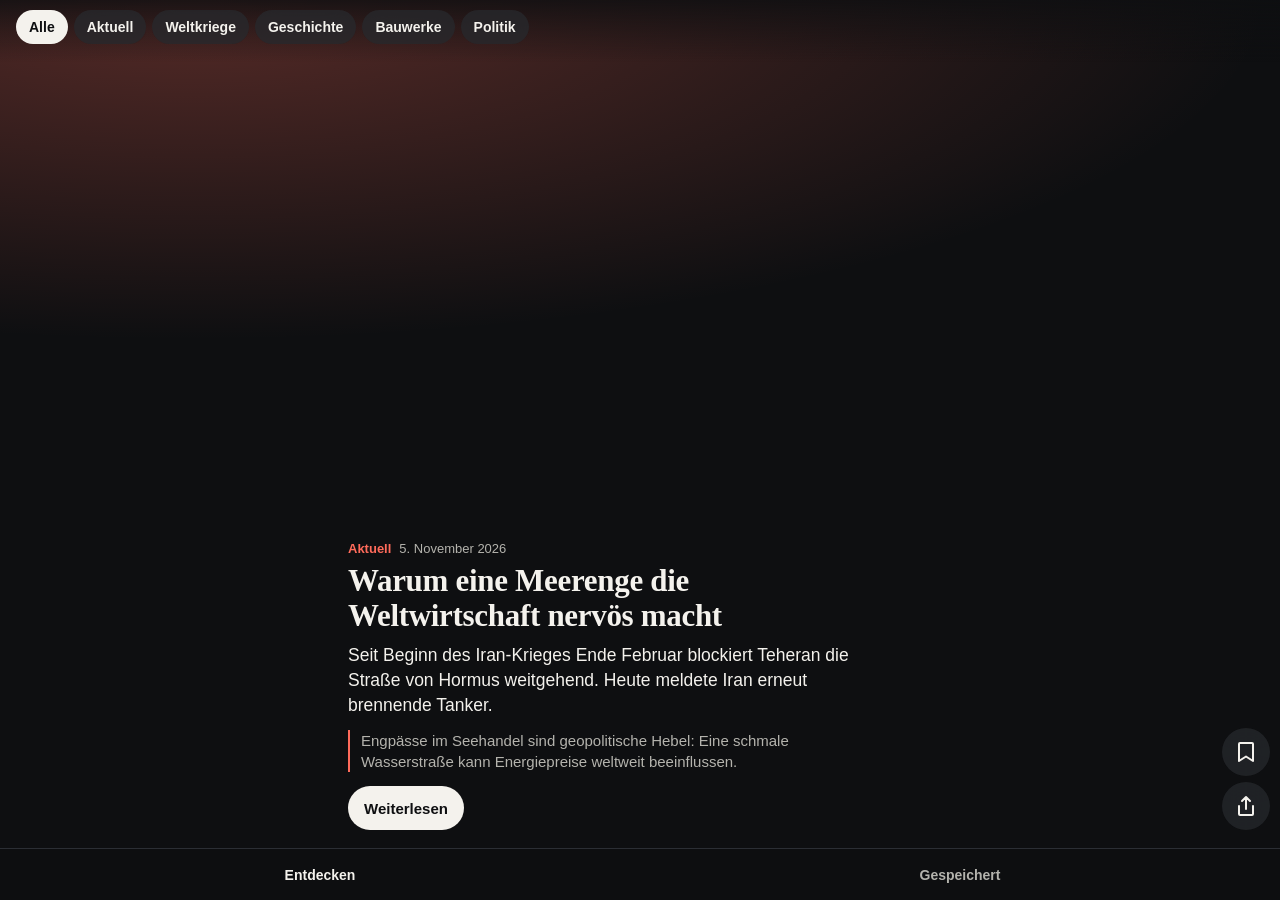
==== index.html @ 119fff6e "Erste Version von Tiefgang Wisch-Feed als Web-App mit 34 Karten, Themenfilter, Merkliste und Quellen" ====
<!doctype html>
<html lang="de">
<head>
<meta charset="utf-8">
<title>Tiefgang</title>
<meta name="viewport" content="width=device-width, initial-scale=1, viewport-fit=cover">
<meta name="theme-color" content="#0e0f11">
<meta name="apple-mobile-web-app-capable" content="yes">
<meta name="mobile-web-app-capable" content="yes">
<meta name="apple-mobile-web-app-status-bar-style" content="black-translucent">
<meta name="apple-mobile-web-app-title" content="Tiefgang">
<link rel="apple-touch-icon" href="icons/icon-180.png">
<link rel="manifest" href="manifest.webmanifest">
<link rel="stylesheet" href="style.css">
</head>
<body>
<header class="kopf" id="kopf">
  <nav class="chips" id="chips" aria-label="Themen"></nav>
</header>

<main class="feed" id="feed" tabindex="-1"></main>

<section class="merkliste" id="merkliste" hidden>
  <h1>Gespeichert</h1>
  <p class="bilanz" id="bilanz"></p>
  <ul class="zeilen" id="zeilen"></ul>
</section>

<nav class="leiste" aria-label="Bereiche">
  <button id="tab-feed" class="aktiv" type="button">Entdecken</button>
  <button id="tab-merk" type="button">Gespeichert</button>
</nav>

<dialog class="blatt" id="blatt" aria-labelledby="blatt-titel">
  <button class="zu" id="blatt-zu" type="button" aria-label="Schließen">
    <svg viewBox="0 0 24 24" width="22" height="22" aria-hidden="true"><path d="M6 6l12 12M18 6L6 18" stroke="currentColor" stroke-width="2.2" stroke-linecap="round"/></svg>
  </button>
  <div class="blatt-inhalt" id="blatt-inhalt"></div>
</dialog>

<script src="app.js"></script>
</body>
</html>
---- style.css ----
:root {
  --grund: #0e0f11;
  --flaeche: #191b1f;
  --linie: #2b2e34;
  --text: #f4f2ed;
  --leise: #b4b3ad;
  --aktuell: #ff6b5b;
  --weltkriege: #e8a94a;
  --geschichte: #d9c58b;
  --bauwerke: #5fc4b0;
  --politik: #7fa8f0;
  --serif: ui-serif, "New York", Georgia, serif;
  --sans: -apple-system, BlinkMacSystemFont, "SF Pro Text", "Helvetica Neue", Arial, sans-serif;
  --oben: env(safe-area-inset-top, 0px);
  --unten: env(safe-area-inset-bottom, 0px);
  --leiste: calc(52px + var(--unten));
  color-scheme: dark;
}
* { box-sizing: border-box; -webkit-tap-highlight-color: transparent; }
html, body { margin: 0; height: 100%; background: var(--grund); color: var(--text); font-family: var(--sans); overflow: hidden; overscroll-behavior: none; }
button { font: inherit; color: inherit; background: none; border: 0; padding: 0; cursor: pointer; }
a { color: inherit; }
[hidden] { display: none !important; }

/* Themen oben */
.kopf { position: fixed; inset: 0 0 auto 0; z-index: 5; padding: calc(var(--oben) + 10px) 0 18px; background: linear-gradient(rgba(14,15,17,.82), rgba(14,15,17,0)); pointer-events: none; }
.chips { display: flex; gap: 6px; overflow-x: auto; padding: 0 16px; scrollbar-width: none; pointer-events: auto; }
.chips::-webkit-scrollbar { display: none; }
.chip { flex: none; min-height: 34px; padding: 0 13px; border-radius: 17px; font-size: 14px; font-weight: 600; color: var(--text); background: rgba(40,42,47,.72); -webkit-backdrop-filter: blur(12px); backdrop-filter: blur(12px); }
.chip[aria-pressed="true"] { background: var(--text); color: var(--grund); }

/* Feed */
.feed { height: 100dvh; overflow-y: scroll; scroll-snap-type: y mandatory; overscroll-behavior: contain; scrollbar-width: none; outline: 0; }
.feed::-webkit-scrollbar { display: none; }
.karte { --farbe: var(--text); position: relative; height: 100dvh; scroll-snap-align: start; scroll-snap-stop: always; display: flex; flex-direction: column; justify-content: flex-end; overflow: hidden; background: var(--grund); }
.karte[data-kat="aktuell"] { --farbe: var(--aktuell); }
.karte[data-kat="weltkriege"] { --farbe: var(--weltkriege); }
.karte[data-kat="geschichte"] { --farbe: var(--geschichte); }
.karte[data-kat="bauwerke"] { --farbe: var(--bauwerke); }
.karte[data-kat="politik"] { --farbe: var(--politik); }

.bild { position: absolute; inset: 0 0 auto 0; height: 58%; width: 100%; object-fit: cover; background: var(--flaeche); }
.bild-verlauf { position: absolute; inset: 0 0 auto 0; height: 58%; background: linear-gradient(rgba(14,15,17,.1) 45%, var(--grund)); }
.karte.ohne-bild::before { content: ""; position: absolute; inset: 0 0 auto 0; height: 60%; background: radial-gradient(120% 90% at 15% 0%, color-mix(in srgb, var(--farbe) 30%, transparent), transparent 70%); }

.koerper { position: relative; padding: 0 72px calc(var(--leiste) + 18px) 18px; }
.marke { display: flex; flex-wrap: wrap; gap: 4px 8px; font-size: 13px; font-weight: 650; color: var(--farbe); margin-bottom: 8px; }
.marke .serie { color: var(--leise); font-weight: 500; }
.karte h2 { margin: 0 0 10px; font-family: var(--serif); font-size: clamp(25px, 7.4vw, 31px); line-height: 1.12; font-weight: 700; letter-spacing: -.01em; text-wrap: balance; }
.hook { margin: 0 0 12px; font-size: 16.5px; line-height: 1.42; }
.merke { margin: 0 0 14px; padding-left: 11px; border-left: 2px solid var(--farbe); font-size: 14.5px; line-height: 1.4; color: var(--leise); }
.mehr { min-height: 44px; padding: 0 16px; border-radius: 22px; font-size: 15px; font-weight: 650; background: var(--text); color: var(--grund); }

.aktionen { position: absolute; right: 10px; bottom: calc(var(--leiste) + 18px); display: flex; flex-direction: column; gap: 6px; }
.aktion { display: grid; place-items: center; width: 48px; height: 48px; border-radius: 24px; background: rgba(40,42,47,.72); -webkit-backdrop-filter: blur(12px); backdrop-filter: blur(12px); }
.aktion[aria-pressed="true"] { color: var(--farbe); }
.aktion[aria-pressed="true"] svg { fill: currentColor; }
.aktion svg { fill: none; stroke: currentColor; stroke-width: 2; stroke-linejoin: round; stroke-linecap: round; }

.ende { justify-content: center; text-align: center; padding: 0 28px var(--leiste); align-items: center; }
.ende h2 { max-width: 13em; }
.ende p { color: var(--leise); margin: 0 0 18px; line-height: 1.45; }

/* Untere Leiste */
.leiste { position: fixed; inset: auto 0 0 0; z-index: 5; height: var(--leiste); padding-bottom: var(--unten); display: flex; background: rgba(14,15,17,.92); border-top: 1px solid var(--linie); -webkit-backdrop-filter: blur(16px); backdrop-filter: blur(16px); }
.leiste button { flex: 1; font-size: 14px; font-weight: 600; color: var(--leise); }
.leiste button.aktiv { color: var(--text); }

/* Merkliste */
.merkliste { height: 100dvh; overflow-y: auto; padding: calc(var(--oben) + 22px) 16px calc(var(--leiste) + 20px); }
.merkliste h1 { font-family: var(--serif); font-size: 30px; margin: 0 0 4px; }
.bilanz { color: var(--leise); margin: 0 0 18px; font-size: 14.5px; }
.zeilen { list-style: none; margin: 0; padding: 0; }
.zeile { display: flex; gap: 12px; align-items: center; width: 100%; padding: 10px 0; text-align: left; border-bottom: 1px solid var(--linie); }
.zeile img, .zeile .platz { flex: none; width: 58px; height: 58px; border-radius: 8px; object-fit: cover; background: var(--flaeche); }
.zeile strong { display: block; font-family: var(--serif); font-size: 17px; line-height: 1.2; }
.zeile span { display: block; margin-top: 3px; font-size: 13px; color: var(--leise); }
.leer { color: var(--leise); line-height: 1.5; padding: 24px 0; }

/* Detailblatt */
.blatt { width: 100%; max-width: 640px; height: 88dvh; max-height: none; margin: auto auto 0; padding: 0; border: 0; border-radius: 18px 18px 0 0; background: var(--flaeche); color: var(--text); overflow: hidden; }
.blatt::backdrop { background: rgba(0,0,0,.6); }
.blatt[open] { animation: hoch .24s cubic-bezier(.2,.8,.2,1); }
@keyframes hoch { from { transform: translateY(40px); opacity: 0; } }
.zu { position: absolute; top: 8px; right: 8px; z-index: 1; display: grid; place-items: center; width: 44px; height: 44px; border-radius: 22px; background: rgba(14,15,17,.7); }
.blatt-inhalt { height: 100%; overflow-y: auto; padding: 22px 18px calc(var(--unten) + 28px); -webkit-overflow-scrolling: touch; }
.blatt-inhalt h2 { font-family: var(--serif); font-size: 26px; line-height: 1.15; margin: 8px 44px 16px 0; text-wrap: balance; }
.blatt-inhalt p { font-size: 17px; line-height: 1.55; margin: 0 0 14px; }
.blatt-inhalt .merkkasten { margin: 20px 0; padding: 14px; border-radius: 10px; background: var(--grund); }
.merkkasten b { display: block; font-size: 13px; color: var(--leise); margin-bottom: 4px; }
.merkkasten p { margin: 0; font-size: 16px; line-height: 1.45; }
.blatt-inhalt h3 { font-size: 13px; color: var(--leise); margin: 22px 0 6px; }
.quellen { list-style: none; margin: 0; padding: 0; }
.quellen a { display: flex; align-items: center; min-height: 44px; font-size: 15px; border-bottom: 1px solid var(--linie); text-underline-offset: 3px; }
.nachweis { font-size: 13px; line-height: 1.45; color: var(--leise); margin-top: 16px; }

@media (min-height: 760px) { .hook { font-size: 17.5px; } .merke { font-size: 15px; } }
@media (max-height: 620px) { .merke { display: none; } .bild, .bild-verlauf { height: 42%; } }
@media (prefers-reduced-motion: reduce) { .blatt[open] { animation: none; } }
@media (min-width: 700px) { .koerper { max-width: 620px; margin-inline: auto; width: 100%; } }
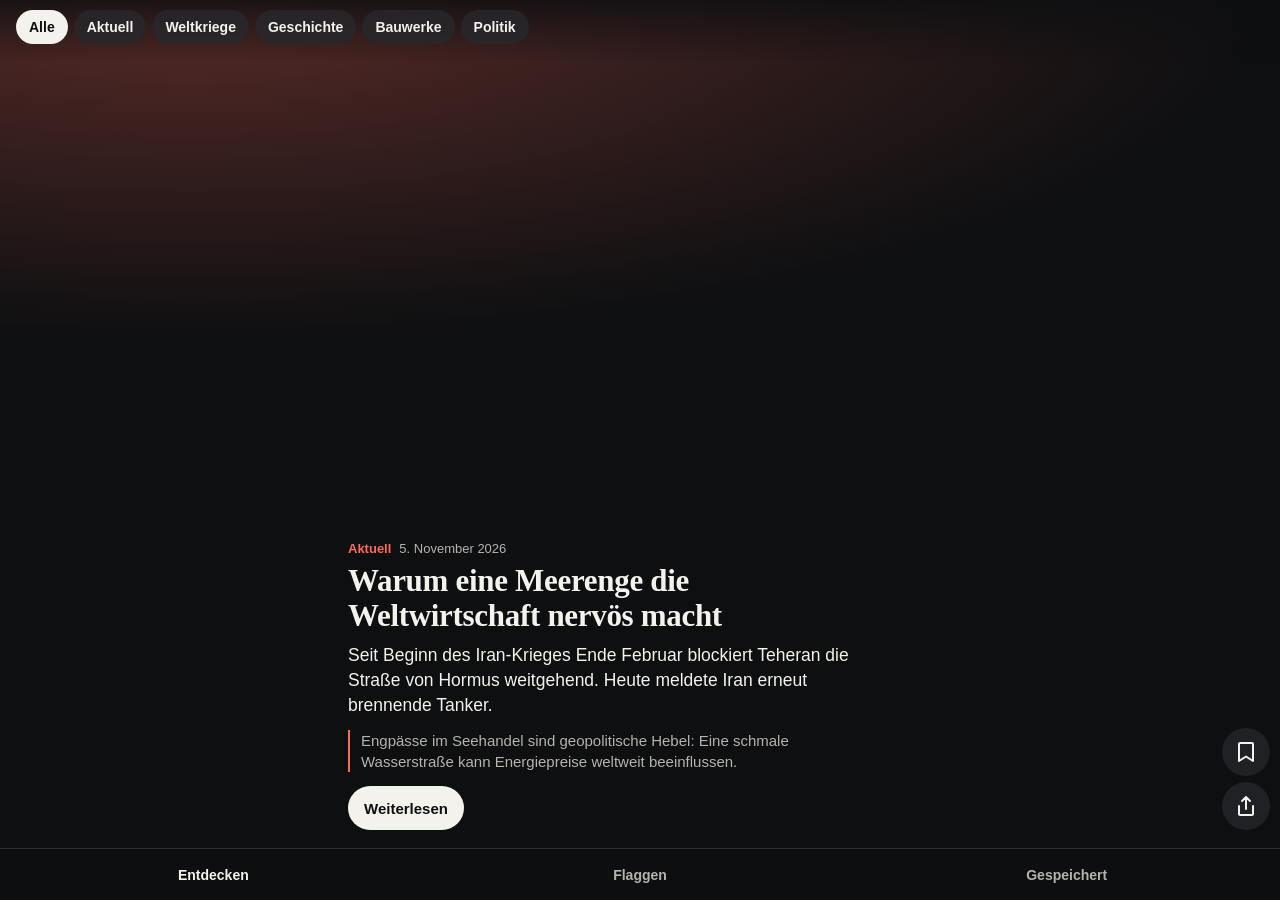
==== commit cce5f4cd: "Flaggen-Quiz für Europa 46 Länder mit Frage vor der Auflösung, Wiederholung nach Lernstand, ähnliche" ====
--- a/index.html
+++ b/index.html
@@ -26,8 +26,11 @@
   <ul class="zeilen" id="zeilen"></ul>
 </section>
 
+<section class="flaggen" id="flaggen" hidden></section>
+
 <nav class="leiste" aria-label="Bereiche">
   <button id="tab-feed" class="aktiv" type="button">Entdecken</button>
+  <button id="tab-flaggen" type="button">Flaggen</button>
   <button id="tab-merk" type="button">Gespeichert</button>
 </nav>
 
@@ -38,6 +41,7 @@
   <div class="blatt-inhalt" id="blatt-inhalt"></div>
 </dialog>
 
+<script src="flaggen.js"></script>
 <script src="app.js"></script>
 </body>
 </html>
--- a/style.css
+++ b/style.css
@@ -98,3 +98,71 @@
 @media (max-height: 620px) { .merke { display: none; } .bild, .bild-verlauf { height: 42%; } }
 @media (prefers-reduced-motion: reduce) { .blatt[open] { animation: none; } }
 @media (min-width: 700px) { .koerper { max-width: 620px; margin-inline: auto; width: 100%; } }
+
+/* Flaggen */
+:root { --flaggen: #b79cf2; --gut: #4cc38a; --schlecht: #ff6b5b; }
+.karte[data-kat="flaggen"] { --farbe: var(--flaggen); }
+.flaggen { height: 100dvh; overflow-y: auto; padding: calc(var(--oben) + 22px) 16px calc(var(--leiste) + 20px); }
+.flaggen h1 { font-family: var(--serif); font-size: 30px; margin: 0 0 4px; }
+.flaggen .bilanz { margin-bottom: 10px; }
+.fl-balken { height: 8px; border-radius: 4px; background: var(--linie); overflow: hidden; margin-bottom: 16px; }
+.fl-balken span { display: block; height: 100%; background: var(--flaggen); }
+.fl-start { width: 100%; margin-bottom: 20px; min-height: 50px; }
+.fl-raster { list-style: none; margin: 0; padding: 0; display: grid; grid-template-columns: repeat(auto-fill, minmax(62px, 1fr)); gap: 8px; }
+.fl-kachel { display: grid; place-items: center; width: 100%; aspect-ratio: 4 / 3; border-radius: 6px; background: var(--flaeche); overflow: hidden; }
+.fl-kachel img { width: 100%; height: 100%; object-fit: contain; }
+.fl-kachel.unbekannt { color: var(--leise); font-weight: 650; }
+.fl-kachel.lernt { opacity: .62; }
+.fl-kachel.sicher { outline: 2px solid var(--gut); outline-offset: -2px; }
+
+.fl-rundenkopf { display: flex; justify-content: space-between; align-items: center; color: var(--leise); font-size: 14px; margin-bottom: 12px; }
+.fl-abbruch { min-height: 44px; padding: 0 4px 0 16px; font-weight: 600; color: var(--text); }
+.fl-aufgabe { margin: 0 0 12px; font-family: var(--serif); font-size: 24px; font-weight: 700; line-height: 1.15; }
+.fl-name { margin: -6px 0 14px; font-family: var(--serif); font-size: 30px; font-weight: 700; color: var(--flaggen); line-height: 1.1; }
+.fl-gross { display: block; width: 100%; max-height: 38dvh; object-fit: contain; object-position: left; margin-bottom: 16px; }
+.fl-optionen { display: grid; gap: 8px; }
+.fl-optionen.mit-bild { grid-template-columns: 1fr 1fr; }
+.fl-option { min-height: 52px; padding: 8px 14px; border-radius: 10px; background: var(--flaeche); border: 2px solid var(--linie); font-size: 16px; font-weight: 600; text-align: left; }
+.mit-bild .fl-option { display: grid; place-items: center; padding: 8px; aspect-ratio: 4 / 3; }
+.mit-bild .fl-option img { max-width: 100%; max-height: 100%; object-fit: contain; }
+.fl-option:disabled { opacity: .55; cursor: default; }
+.fl-option.richtig { border-color: var(--gut); opacity: 1; }
+.fl-option.falsch { border-color: var(--schlecht); opacity: 1; }
+.fl-option.richtig span::after { content: " ✓"; color: var(--gut); }
+.fl-option.falsch span::after { content: " ✕"; color: var(--schlecht); }
+.mit-bild .fl-option.richtig { box-shadow: inset 0 0 0 2px var(--gut); }
+.mit-bild .fl-option.falsch { box-shadow: inset 0 0 0 2px var(--schlecht); }
+.fl-feedkarte { justify-content: center; }
+.fl-feedkarte .koerper { padding: calc(var(--oben) + 62px) 18px calc(var(--leiste) + 14px); width: 100%; }
+.fl-feedkarte .fl-gross { max-height: 30dvh; }
+.fl-nochmal { margin-top: 14px; }
+.fl-ende { padding-top: 12dvh; text-align: center; }
+
+.fl-ergebnis { font-size: 15px !important; font-weight: 700; margin: 0 44px 12px 0 !important; }
+.fl-ergebnis.gut { color: var(--gut); }
+.fl-ergebnis.schlecht { color: var(--schlecht); }
+.fl-vergleich { display: grid; grid-template-columns: 1fr 1fr; gap: 10px; margin-bottom: 14px; }
+.fl-vergleich figure { margin: 0; }
+.fl-vergleich img { width: 100%; aspect-ratio: 4 / 3; object-fit: contain; }
+.fl-vergleich figcaption { font-size: 13px; color: var(--leise); margin-top: 4px; line-height: 1.3; }
+.fl-fakten { margin: 0 0 16px; }
+.fl-fakt { display: flex; justify-content: space-between; gap: 16px; padding: 9px 0; border-bottom: 1px solid var(--linie); font-size: 15.5px; }
+.fl-fakt dt { color: var(--leise); }
+.fl-fakt dd { margin: 0; text-align: right; font-weight: 600; }
+.landkarte { display: block; width: 100%; border-radius: 10px; background: #12202c; margin-bottom: 14px; }
+.kl-land { fill: #3a3e45; stroke: #12202c; stroke-width: 1; vector-effect: non-scaling-stroke; }
+.kl-ziel { fill: var(--flaggen); stroke: #fff; stroke-width: 1; vector-effect: non-scaling-stroke; }
+.kl-ring { fill: none; stroke: var(--flaggen); stroke-width: 2.5; vector-effect: non-scaling-stroke; }
+.fl-karteninfo { font-size: 14px !important; color: var(--leise); margin: 0 0 8px !important; }
+.fl-weiter { position: sticky; bottom: 0; width: 100%; margin-top: 18px; min-height: 50px; box-shadow: 0 0 0 10px var(--flaeche); }
+.fl-feedkarte .fl-frage .landkarte { max-height: 36dvh; }
+
+@media (max-height: 700px) {
+  .fl-feedkarte .koerper { padding-top: calc(var(--oben) + 54px); padding-bottom: calc(var(--leiste) + 8px); }
+  .fl-feedkarte .fl-frage .landkarte { max-height: 27dvh; margin-bottom: 8px; }
+  .fl-feedkarte .fl-gross { max-height: 24dvh; margin-bottom: 10px; }
+  .fl-aufgabe { font-size: 21px; margin-bottom: 8px; }
+  .fl-feedkarte .marke { margin-bottom: 4px; }
+  .fl-option { min-height: 46px; padding: 6px 12px; }
+  .fl-optionen { gap: 6px; }
+}
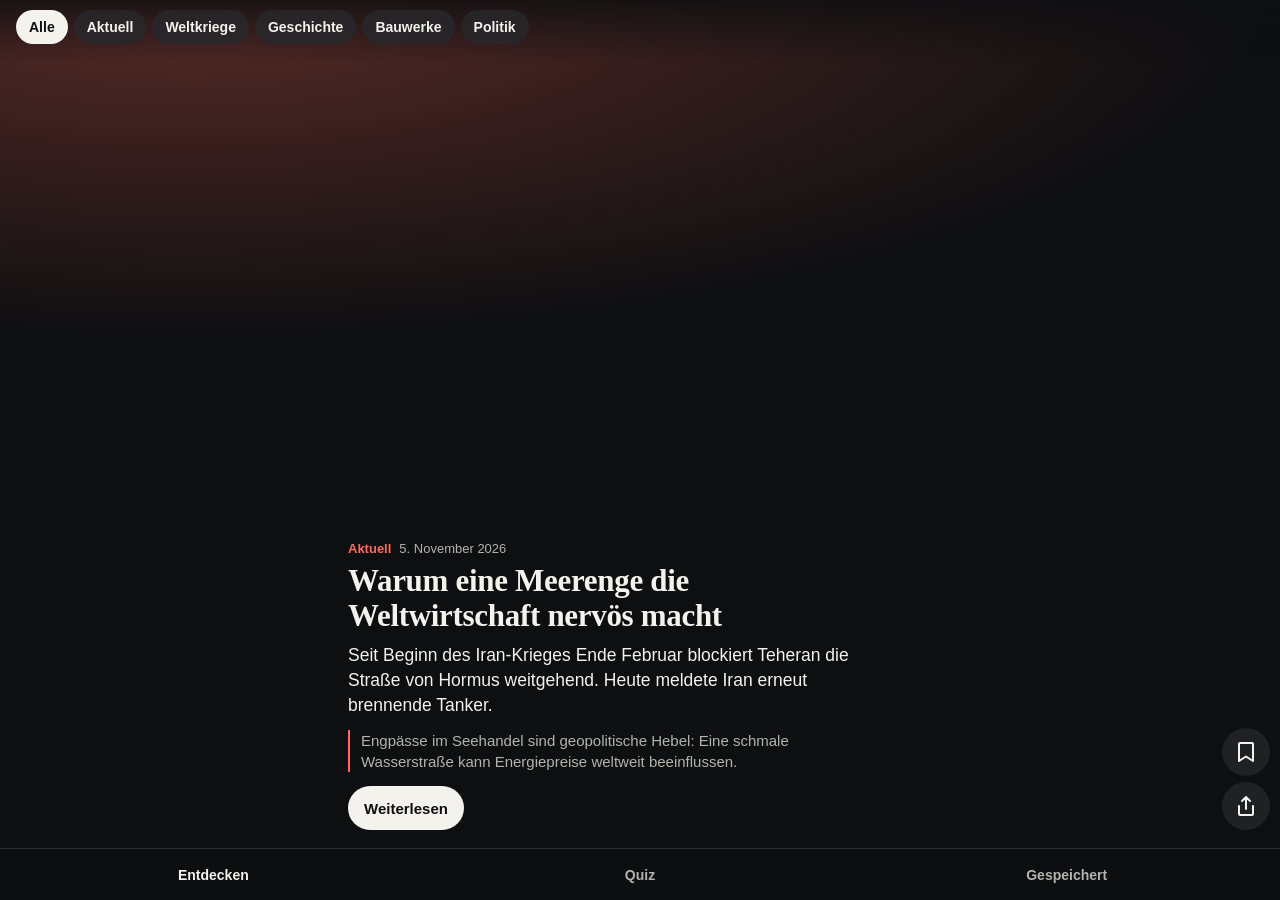
==== commit 62508b26: "Wissens-Quiz: Jahreszahlen, Erde & Natur, Bauwerke & Rekorde 62 Fragen mit Wikipedia-Quelle, gleiche" ====
--- a/index.html
+++ b/index.html
@@ -30,7 +30,7 @@
 
 <nav class="leiste" aria-label="Bereiche">
   <button id="tab-feed" class="aktiv" type="button">Entdecken</button>
-  <button id="tab-flaggen" type="button">Flaggen</button>
+  <button id="tab-flaggen" type="button">Quiz</button>
   <button id="tab-merk" type="button">Gespeichert</button>
 </nav>
 
@@ -42,6 +42,7 @@
 </dialog>
 
 <script src="flaggen.js"></script>
+<script src="quiz.js"></script>
 <script src="app.js"></script>
 </body>
 </html>
--- a/style.css
+++ b/style.css
@@ -166,3 +166,27 @@
   .fl-option { min-height: 46px; padding: 6px 12px; }
   .fl-optionen { gap: 6px; }
 }
+
+/* Quiz */
+.qz-zurueck { min-height: 44px; margin: -10px 0 4px; font-weight: 600; color: var(--flaggen); }
+.qz-decks { list-style: none; margin: 18px 0 0; padding: 0; display: grid; gap: 10px; }
+.qz-deck { display: block; width: 100%; padding: 16px; border-radius: 14px; background: var(--flaeche); text-align: left; }
+.qz-deck strong { display: block; font-family: var(--serif); font-size: 21px; margin-bottom: 2px; }
+.qz-deck-text { display: block; color: var(--leise); font-size: 14px; margin-bottom: 12px; }
+.qz-deck .fl-balken { margin-bottom: 6px; }
+.qz-deck-stand { font-size: 13px; color: var(--leise); }
+.qz-zeilen { list-style: none; margin: 0; padding: 0; }
+.qz-zeile { display: flex; justify-content: space-between; gap: 14px; width: 100%; padding: 12px 0; border-bottom: 1px solid var(--linie); text-align: left; font-size: 15px; line-height: 1.35; }
+.qz-zeile b { flex: none; max-width: 45%; text-align: right; }
+.qz-zeile.unbekannt { color: var(--leise); }
+.qz-zeile.sicher b { color: var(--gut); }
+.qz-hinweis { margin: -4px 0 10px; color: var(--leise); font-size: 14px; }
+.qz-form { display: flex; gap: 8px; }
+.qz-eingabe { flex: 1; min-width: 0; min-height: 52px; padding: 0 14px; border-radius: 10px; border: 2px solid var(--linie); background: var(--flaeche); color: var(--text); font: 600 20px var(--sans); }
+.qz-eingabe:focus { outline: 2px solid var(--flaggen); outline-offset: 1px; }
+.qz-eingabe.richtig { border-color: var(--gut); }
+.qz-eingabe.falsch { border-color: var(--schlecht); }
+.qz-pruefen { flex: none; min-height: 52px; }
+.qz-frage-klein { font-size: 15px !important; color: var(--leise); margin: 0 44px 4px 0 !important; }
+.qz-antwort { margin-top: 0 !important; font-size: 30px !important; }
+.qz-deine { color: var(--schlecht); font-size: 15px !important; }
